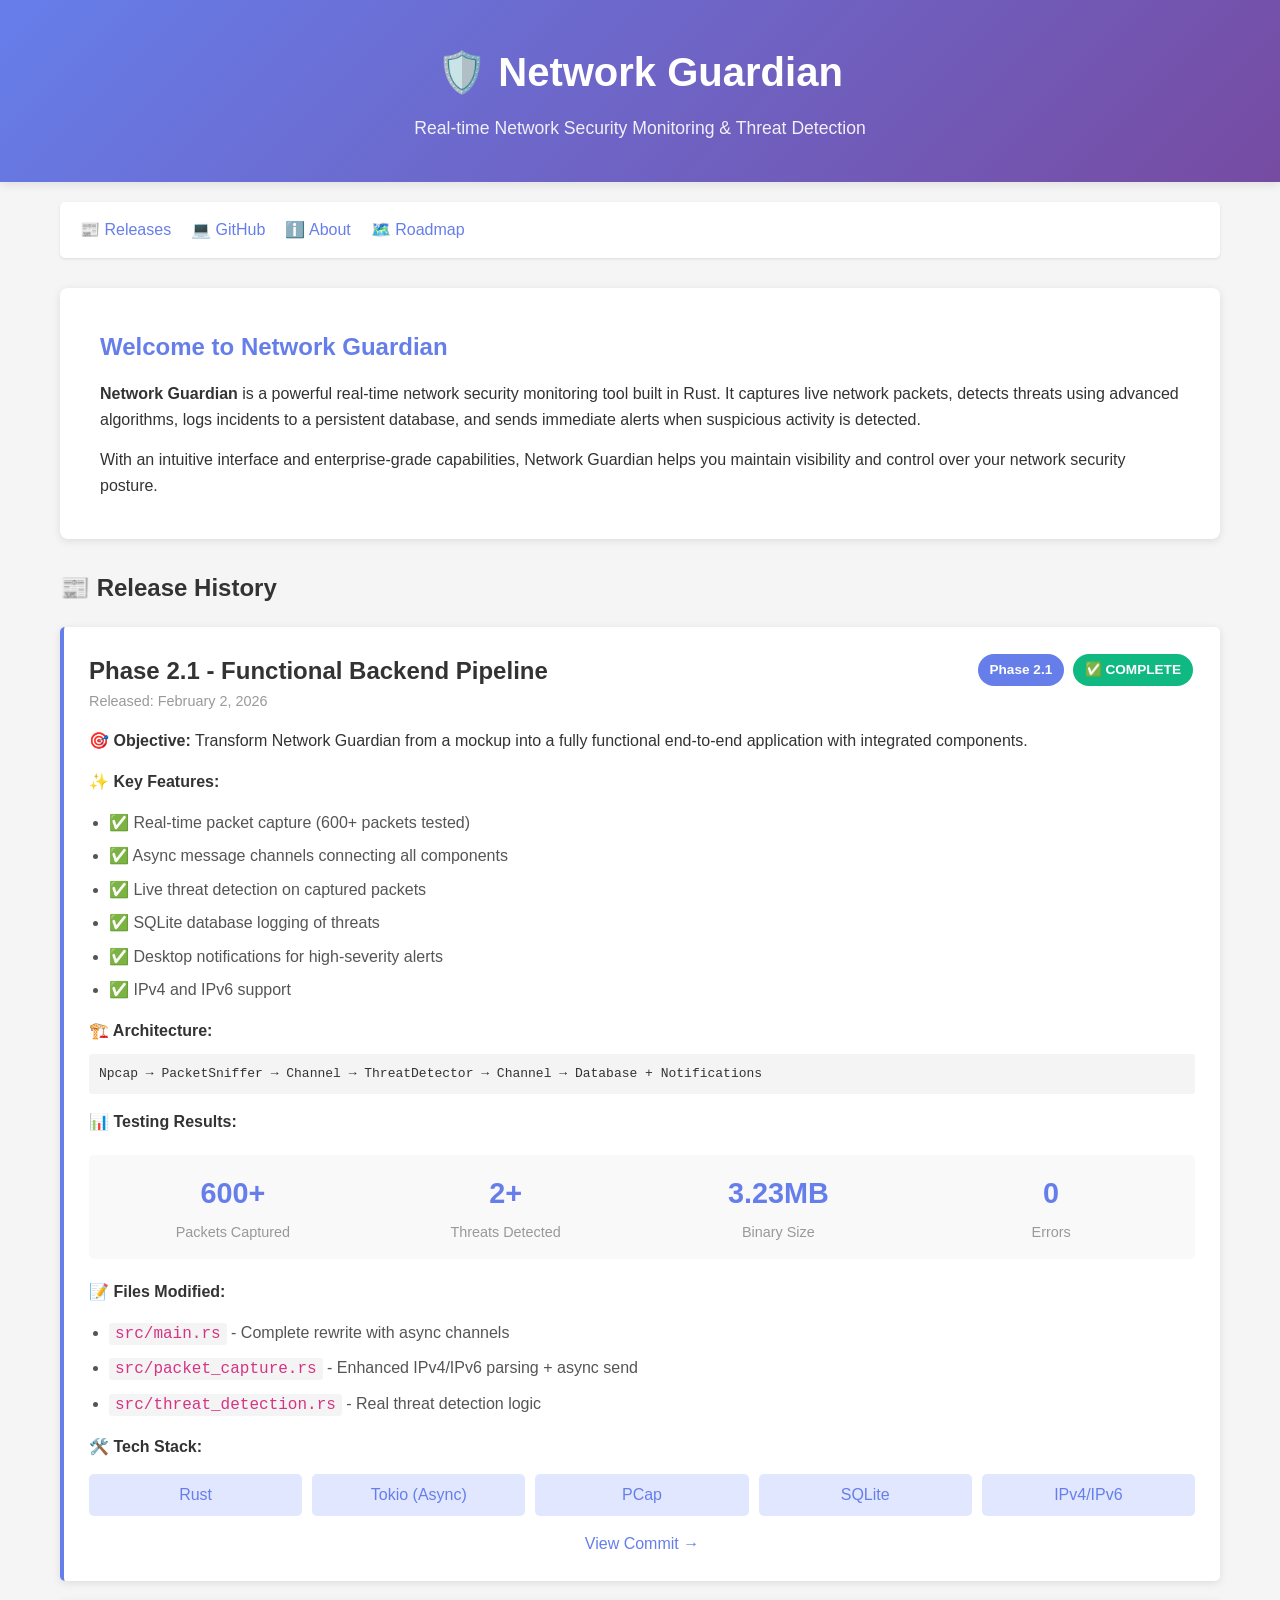
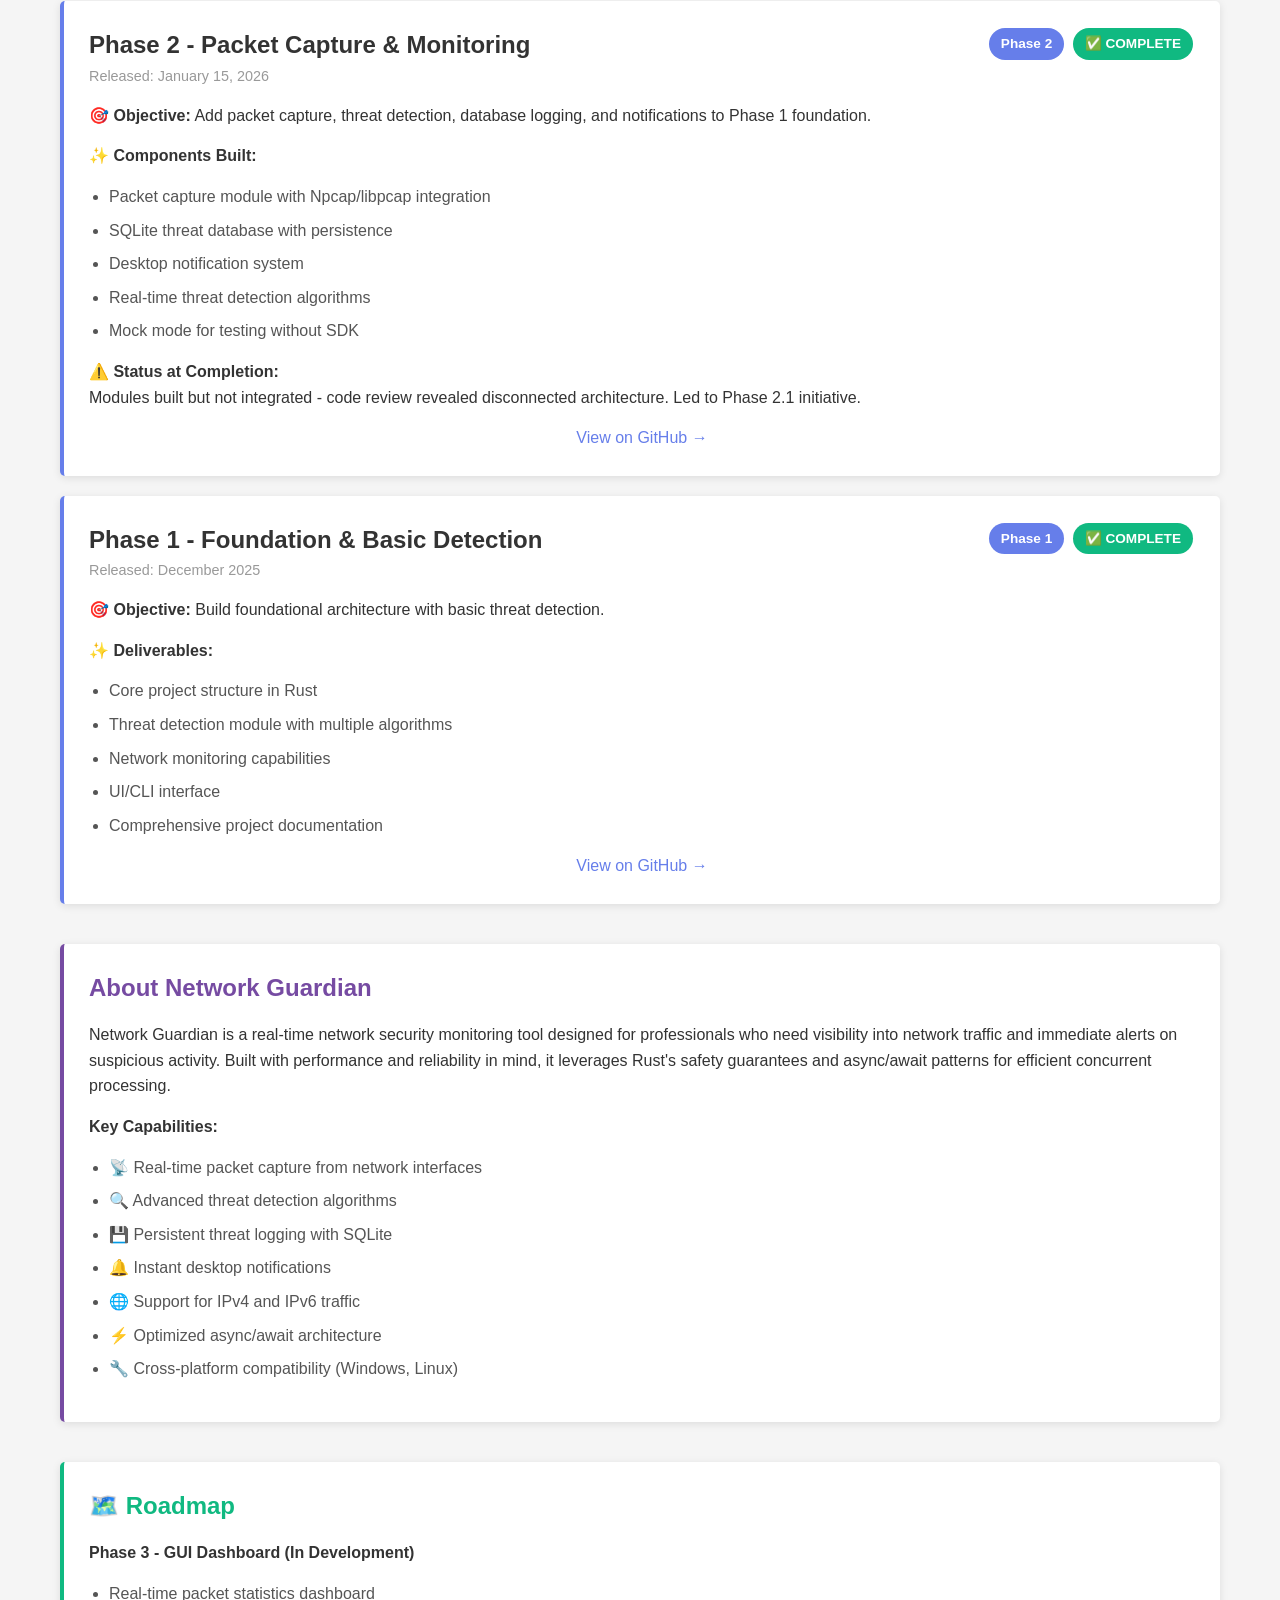
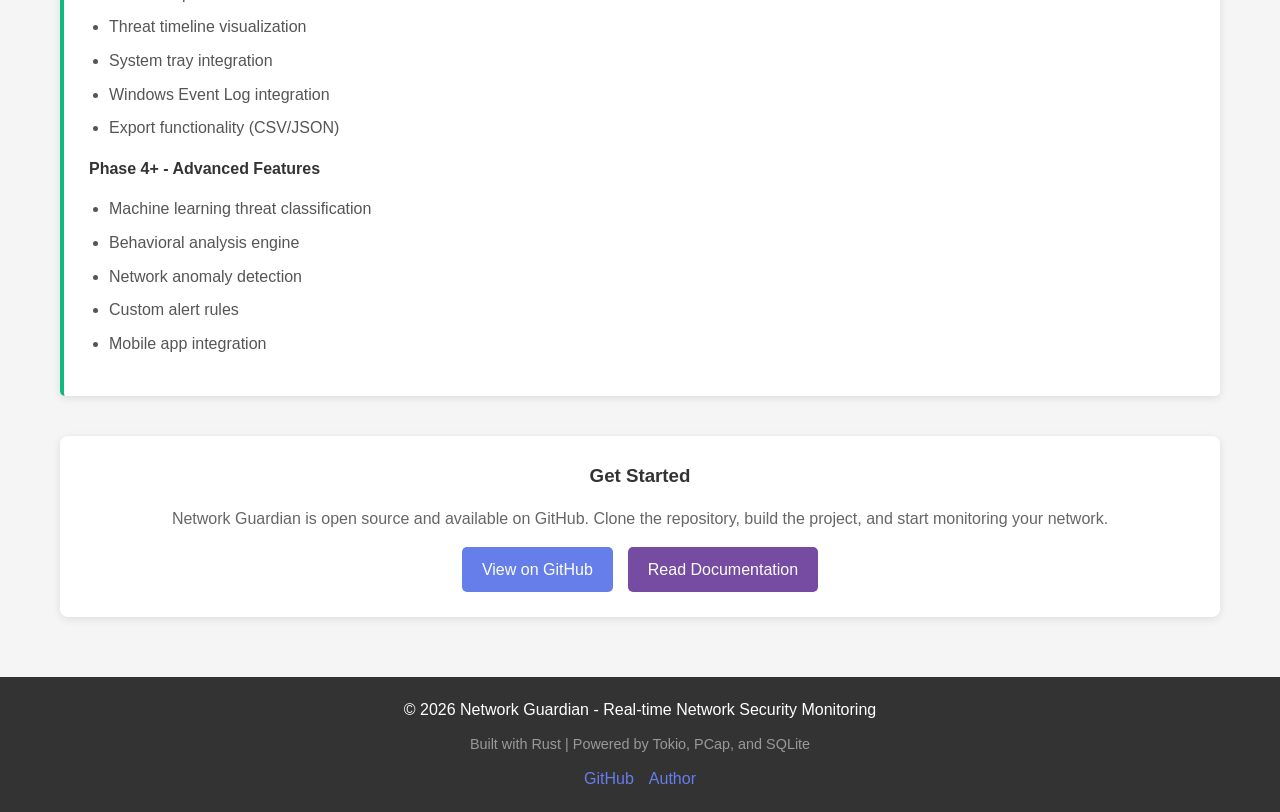
==== docs/index.html @ 486452df "Add GitHub Pages release blog with Phase 2.1 details" ====
<!DOCTYPE html>
<html lang="en">
<head>
    <meta charset="UTF-8">
    <meta name="viewport" content="width=device-width, initial-scale=1.0">
    <meta name="description" content="Network Guardian - Real-time network security monitoring tool. Packet capture, threat detection, and live alerts.">
    <meta name="keywords" content="network security, packet capture, threat detection, monitoring">
    <title>Network Guardian - Release Blog</title>
    <style>
        * {
            margin: 0;
            padding: 0;
            box-sizing: border-box;
        }
        
        body {
            font-family: -apple-system, BlinkMacSystemFont, 'Segoe UI', Roboto, Oxygen, Ubuntu, Cantarell, sans-serif;
            line-height: 1.6;
            color: #333;
            background: #f5f5f5;
        }
        
        header {
            background: linear-gradient(135deg, #667eea 0%, #764ba2 100%);
            color: white;
            padding: 40px 20px;
            text-align: center;
            box-shadow: 0 2px 10px rgba(0,0,0,0.1);
        }
        
        header h1 {
            font-size: 2.5em;
            margin-bottom: 10px;
            display: flex;
            align-items: center;
            justify-content: center;
            gap: 10px;
        }
        
        header p {
            font-size: 1.1em;
            opacity: 0.9;
        }
        
        .container {
            max-width: 1200px;
            margin: 0 auto;
            padding: 20px;
        }
        
        nav {
            background: white;
            padding: 15px 20px;
            margin-bottom: 30px;
            border-radius: 5px;
            box-shadow: 0 1px 3px rgba(0,0,0,0.1);
            display: flex;
            gap: 20px;
            flex-wrap: wrap;
        }
        
        nav a {
            text-decoration: none;
            color: #667eea;
            font-weight: 500;
            transition: color 0.3s;
        }
        
        nav a:hover {
            color: #764ba2;
        }
        
        .hero {
            background: white;
            padding: 40px;
            border-radius: 8px;
            margin-bottom: 30px;
            box-shadow: 0 2px 8px rgba(0,0,0,0.1);
        }
        
        .hero h2 {
            color: #667eea;
            margin-bottom: 15px;
        }
        
        .releases {
            display: grid;
            gap: 20px;
        }
        
        .release-card {
            background: white;
            padding: 25px;
            border-left: 4px solid #667eea;
            border-radius: 5px;
            box-shadow: 0 2px 8px rgba(0,0,0,0.1);
            transition: transform 0.3s, box-shadow 0.3s;
        }
        
        .release-card:hover {
            transform: translateY(-2px);
            box-shadow: 0 4px 12px rgba(0,0,0,0.15);
        }
        
        .release-header {
            display: flex;
            justify-content: space-between;
            align-items: start;
            margin-bottom: 15px;
            flex-wrap: wrap;
            gap: 10px;
        }
        
        .release-card h3 {
            color: #333;
            font-size: 1.5em;
        }
        
        .release-date {
            color: #999;
            font-size: 0.9em;
        }
        
        .badge {
            display: inline-block;
            padding: 5px 12px;
            border-radius: 20px;
            font-size: 0.85em;
            font-weight: 600;
            margin: 2px;
        }
        
        .badge-phase {
            background: #667eea;
            color: white;
        }
        
        .badge-status {
            background: #10b981;
            color: white;
        }
        
        .feature-list {
            margin: 15px 0;
            padding-left: 20px;
        }
        
        .feature-list li {
            margin: 8px 0;
            color: #555;
        }
        
        .stats {
            display: grid;
            grid-template-columns: repeat(auto-fit, minmax(150px, 1fr));
            gap: 15px;
            margin: 20px 0;
            padding: 15px;
            background: #f9f9f9;
            border-radius: 5px;
        }
        
        .stat-item {
            text-align: center;
        }
        
        .stat-value {
            font-size: 1.8em;
            color: #667eea;
            font-weight: bold;
        }
        
        .stat-label {
            font-size: 0.9em;
            color: #999;
            margin-top: 5px;
        }
        
        footer {
            background: #333;
            color: white;
            text-align: center;
            padding: 20px;
            margin-top: 40px;
        }
        
        .links {
            margin-top: 15px;
            display: flex;
            gap: 15px;
            justify-content: center;
            flex-wrap: wrap;
        }
        
        .links a {
            color: #667eea;
            text-decoration: none;
            font-weight: 500;
        }
        
        .links a:hover {
            text-decoration: underline;
        }
        
        code {
            background: #f4f4f4;
            padding: 2px 6px;
            border-radius: 3px;
            font-family: 'Courier New', monospace;
            color: #d63384;
        }
        
        .tech-stack {
            display: grid;
            grid-template-columns: repeat(auto-fit, minmax(120px, 1fr));
            gap: 10px;
            margin: 15px 0;
        }
        
        .tech-tag {
            background: #e0e7ff;
            color: #667eea;
            padding: 8px 12px;
            border-radius: 5px;
            text-align: center;
            font-weight: 500;
        }
    </style>
</head>
<body>
    <header>
        <h1>🛡️ Network Guardian</h1>
        <p>Real-time Network Security Monitoring & Threat Detection</p>
    </header>
    
    <div class="container">
        <nav>
            <a href="#releases">📰 Releases</a>
            <a href="https://github.com/AktI-Tech/network-guardian" target="_blank">💻 GitHub</a>
            <a href="#about">ℹ️ About</a>
            <a href="#roadmap">🗺️ Roadmap</a>
        </nav>
        
        <section class="hero">
            <h2>Welcome to Network Guardian</h2>
            <p>
                <strong>Network Guardian</strong> is a powerful real-time network security monitoring tool built in Rust. 
                It captures live network packets, detects threats using advanced algorithms, logs incidents to a persistent database, 
                and sends immediate alerts when suspicious activity is detected.
            </p>
            <p style="margin-top: 15px;">
                With an intuitive interface and enterprise-grade capabilities, Network Guardian helps you maintain visibility 
                and control over your network security posture.
            </p>
        </section>
        
        <section id="releases">
            <h2 style="margin-bottom: 20px; color: #333;">📰 Release History</h2>
            <div class="releases">
                <!-- Release 2.1 -->
                <div class="release-card">
                    <div class="release-header">
                        <div>
                            <h3>Phase 2.1 - Functional Backend Pipeline</h3>
                            <p class="release-date">Released: February 2, 2026</p>
                        </div>
                        <div>
                            <span class="badge badge-phase">Phase 2.1</span>
                            <span class="badge badge-status">✅ COMPLETE</span>
                        </div>
                    </div>
                    
                    <p><strong>🎯 Objective:</strong> Transform Network Guardian from a mockup into a fully functional end-to-end application with integrated components.</p>
                    
                    <p style="margin-top: 15px;"><strong>✨ Key Features:</strong></p>
                    <ul class="feature-list">
                        <li>✅ Real-time packet capture (600+ packets tested)</li>
                        <li>✅ Async message channels connecting all components</li>
                        <li>✅ Live threat detection on captured packets</li>
                        <li>✅ SQLite database logging of threats</li>
                        <li>✅ Desktop notifications for high-severity alerts</li>
                        <li>✅ IPv4 and IPv6 support</li>
                    </ul>
                    
                    <p style="margin-top: 15px;"><strong>🏗️ Architecture:</strong></p>
                    <p style="font-family: monospace; background: #f4f4f4; padding: 10px; border-radius: 3px; margin: 10px 0;">
                        Npcap → PacketSniffer → Channel → ThreatDetector → Channel → Database + Notifications
                    </p>
                    
                    <p style="margin-top: 15px;"><strong>📊 Testing Results:</strong></p>
                    <div class="stats">
                        <div class="stat-item">
                            <div class="stat-value">600+</div>
                            <div class="stat-label">Packets Captured</div>
                        </div>
                        <div class="stat-item">
                            <div class="stat-value">2+</div>
                            <div class="stat-label">Threats Detected</div>
                        </div>
                        <div class="stat-item">
                            <div class="stat-value">3.23MB</div>
                            <div class="stat-label">Binary Size</div>
                        </div>
                        <div class="stat-item">
                            <div class="stat-value">0</div>
                            <div class="stat-label">Errors</div>
                        </div>
                    </div>
                    
                    <p style="margin-top: 15px;"><strong>📝 Files Modified:</strong></p>
                    <ul class="feature-list">
                        <li><code>src/main.rs</code> - Complete rewrite with async channels</li>
                        <li><code>src/packet_capture.rs</code> - Enhanced IPv4/IPv6 parsing + async send</li>
                        <li><code>src/threat_detection.rs</code> - Real threat detection logic</li>
                    </ul>
                    
                    <p style="margin-top: 15px;"><strong>🛠️ Tech Stack:</strong></p>
                    <div class="tech-stack">
                        <div class="tech-tag">Rust</div>
                        <div class="tech-tag">Tokio (Async)</div>
                        <div class="tech-tag">PCap</div>
                        <div class="tech-tag">SQLite</div>
                        <div class="tech-tag">IPv4/IPv6</div>
                    </div>
                    
                    <div class="links" style="margin-top: 15px;">
                        <a href="https://github.com/AktI-Tech/network-guardian/commit/c13b9b0" target="_blank">View Commit →</a>
                    </div>
                </div>
                
                <!-- Release 2.0 -->
                <div class="release-card">
                    <div class="release-header">
                        <div>
                            <h3>Phase 2 - Packet Capture & Monitoring</h3>
                            <p class="release-date">Released: January 15, 2026</p>
                        </div>
                        <div>
                            <span class="badge badge-phase">Phase 2</span>
                            <span class="badge badge-status">✅ COMPLETE</span>
                        </div>
                    </div>
                    
                    <p><strong>🎯 Objective:</strong> Add packet capture, threat detection, database logging, and notifications to Phase 1 foundation.</p>
                    
                    <p style="margin-top: 15px;"><strong>✨ Components Built:</strong></p>
                    <ul class="feature-list">
                        <li>Packet capture module with Npcap/libpcap integration</li>
                        <li>SQLite threat database with persistence</li>
                        <li>Desktop notification system</li>
                        <li>Real-time threat detection algorithms</li>
                        <li>Mock mode for testing without SDK</li>
                    </ul>
                    
                    <p style="margin-top: 15px;"><strong>⚠️ Status at Completion:</strong></p>
                    <p>Modules built but not integrated - code review revealed disconnected architecture. Led to Phase 2.1 initiative.</p>
                    
                    <div class="links" style="margin-top: 15px;">
                        <a href="https://github.com/AktI-Tech/network-guardian" target="_blank">View on GitHub →</a>
                    </div>
                </div>
                
                <!-- Release 1.0 -->
                <div class="release-card">
                    <div class="release-header">
                        <div>
                            <h3>Phase 1 - Foundation & Basic Detection</h3>
                            <p class="release-date">Released: December 2025</p>
                        </div>
                        <div>
                            <span class="badge badge-phase">Phase 1</span>
                            <span class="badge badge-status">✅ COMPLETE</span>
                        </div>
                    </div>
                    
                    <p><strong>🎯 Objective:</strong> Build foundational architecture with basic threat detection.</p>
                    
                    <p style="margin-top: 15px;"><strong>✨ Deliverables:</strong></p>
                    <ul class="feature-list">
                        <li>Core project structure in Rust</li>
                        <li>Threat detection module with multiple algorithms</li>
                        <li>Network monitoring capabilities</li>
                        <li>UI/CLI interface</li>
                        <li>Comprehensive project documentation</li>
                    </ul>
                    
                    <div class="links" style="margin-top: 15px;">
                        <a href="https://github.com/AktI-Tech/network-guardian" target="_blank">View on GitHub →</a>
                    </div>
                </div>
            </div>
        </section>
        
        <section id="about" style="margin-top: 40px;">
            <div class="release-card" style="border-left-color: #764ba2;">
                <h3 style="color: #764ba2; margin-bottom: 15px;">About Network Guardian</h3>
                <p>
                    Network Guardian is a real-time network security monitoring tool designed for professionals who need visibility 
                    into network traffic and immediate alerts on suspicious activity. Built with performance and reliability in mind, 
                    it leverages Rust's safety guarantees and async/await patterns for efficient concurrent processing.
                </p>
                <p style="margin-top: 15px;">
                    <strong>Key Capabilities:</strong>
                </p>
                <ul class="feature-list">
                    <li>📡 Real-time packet capture from network interfaces</li>
                    <li>🔍 Advanced threat detection algorithms</li>
                    <li>💾 Persistent threat logging with SQLite</li>
                    <li>🔔 Instant desktop notifications</li>
                    <li>🌐 Support for IPv4 and IPv6 traffic</li>
                    <li>⚡ Optimized async/await architecture</li>
                    <li>🔧 Cross-platform compatibility (Windows, Linux)</li>
                </ul>
            </div>
        </section>
        
        <section id="roadmap" style="margin-top: 40px;">
            <div class="release-card" style="border-left-color: #10b981;">
                <h3 style="color: #10b981; margin-bottom: 15px;">🗺️ Roadmap</h3>
                
                <p style="margin-top: 15px;"><strong>Phase 3 - GUI Dashboard (In Development)</strong></p>
                <ul class="feature-list">
                    <li>Real-time packet statistics dashboard</li>
                    <li>Threat timeline visualization</li>
                    <li>System tray integration</li>
                    <li>Windows Event Log integration</li>
                    <li>Export functionality (CSV/JSON)</li>
                </ul>
                
                <p style="margin-top: 15px;"><strong>Phase 4+ - Advanced Features</strong></p>
                <ul class="feature-list">
                    <li>Machine learning threat classification</li>
                    <li>Behavioral analysis engine</li>
                    <li>Network anomaly detection</li>
                    <li>Custom alert rules</li>
                    <li>Mobile app integration</li>
                </ul>
            </div>
        </section>
        
        <section style="margin-top: 40px;">
            <div style="background: white; padding: 25px; border-radius: 8px; box-shadow: 0 2px 8px rgba(0,0,0,0.1); text-align: center;">
                <h3>Get Started</h3>
                <p style="margin: 15px 0; color: #666;">
                    Network Guardian is open source and available on GitHub. 
                    Clone the repository, build the project, and start monitoring your network.
                </p>
                <div class="links">
                    <a href="https://github.com/AktI-Tech/network-guardian" target="_blank" style="display: inline-block; background: #667eea; color: white; padding: 10px 20px; border-radius: 5px; text-decoration: none;">View on GitHub</a>
                    <a href="https://github.com/AktI-Tech/network-guardian#readme" target="_blank" style="display: inline-block; background: #764ba2; color: white; padding: 10px 20px; border-radius: 5px; text-decoration: none;">Read Documentation</a>
                </div>
            </div>
        </section>
    </div>
    
    <footer>
        <p>&copy; 2026 Network Guardian - Real-time Network Security Monitoring</p>
        <p style="font-size: 0.9em; margin-top: 10px; color: #999;">
            Built with Rust | Powered by Tokio, PCap, and SQLite
        </p>
        <div class="links" style="margin-top: 10px;">
            <a href="https://github.com/AktI-Tech/network-guardian" target="_blank">GitHub</a>
            <a href="https://github.com/AktI-Tech" target="_blank">Author</a>
        </div>
    </footer>
</body>
</html>
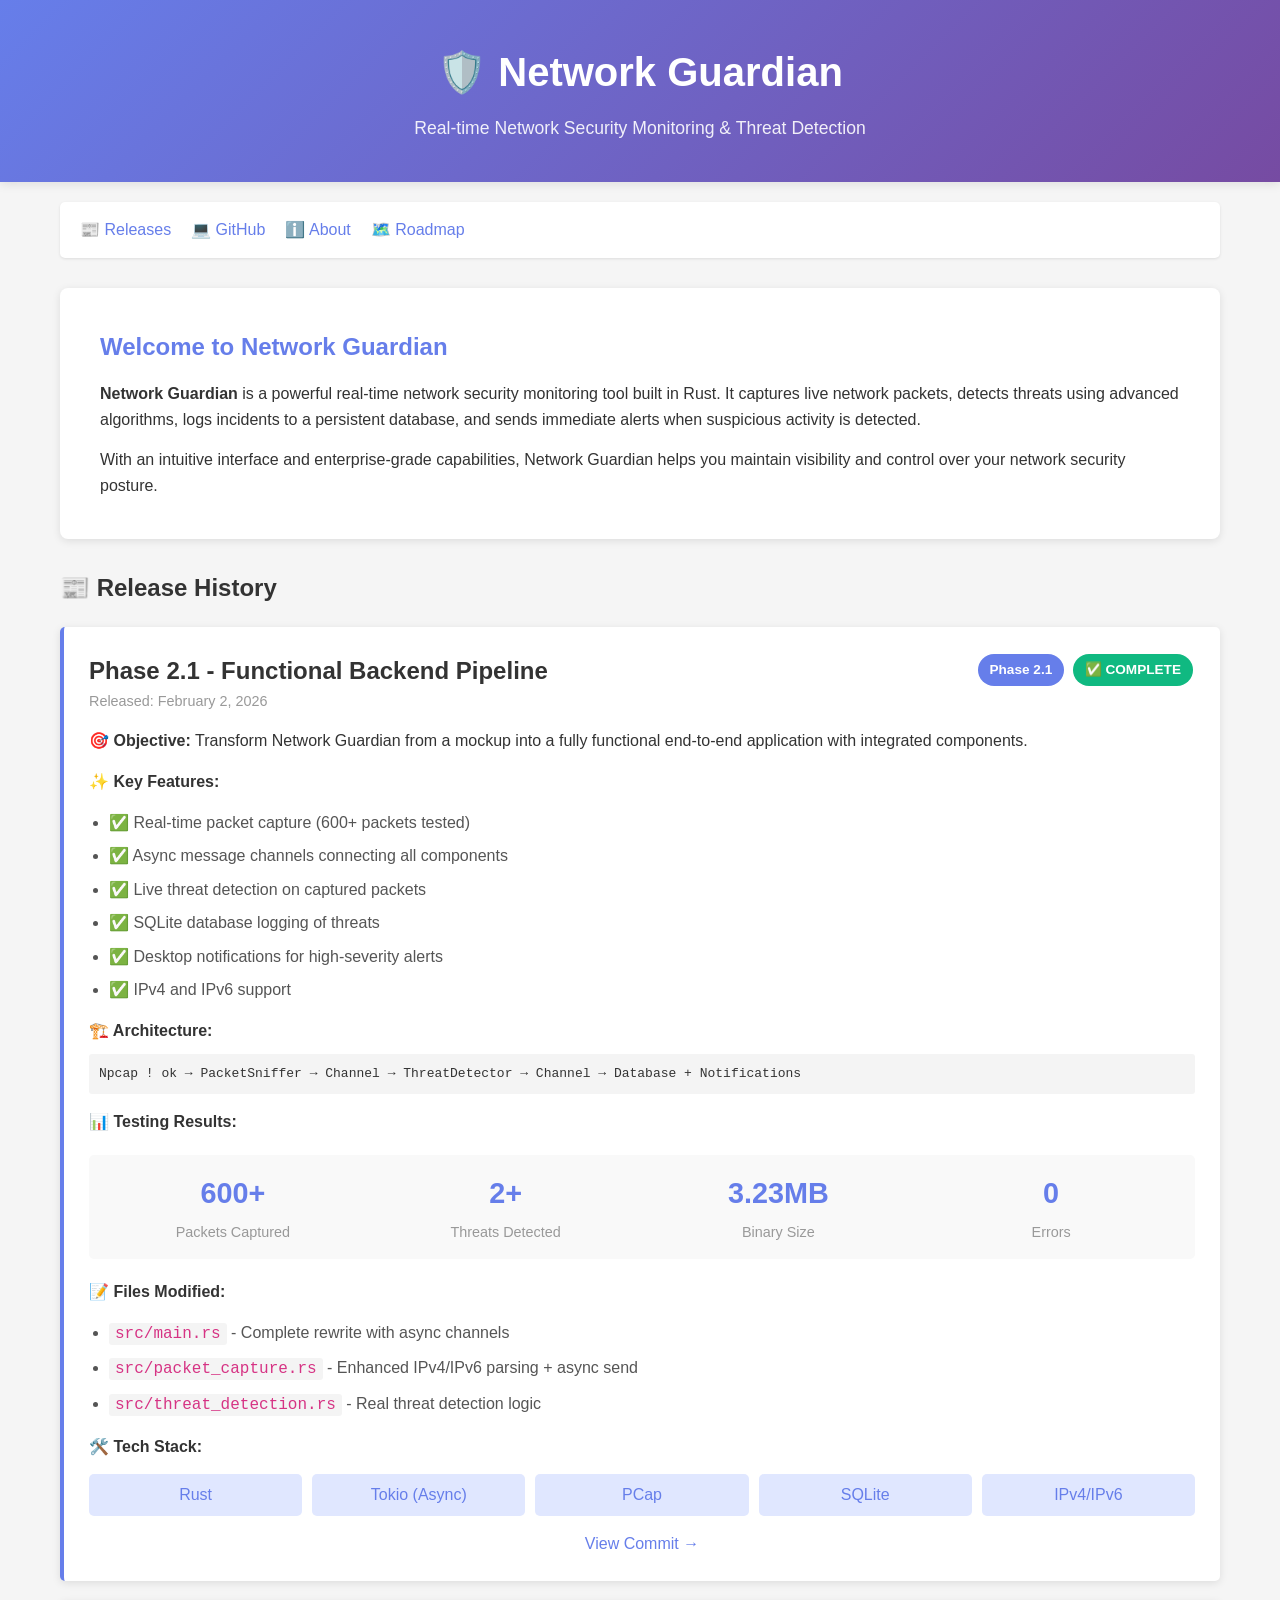
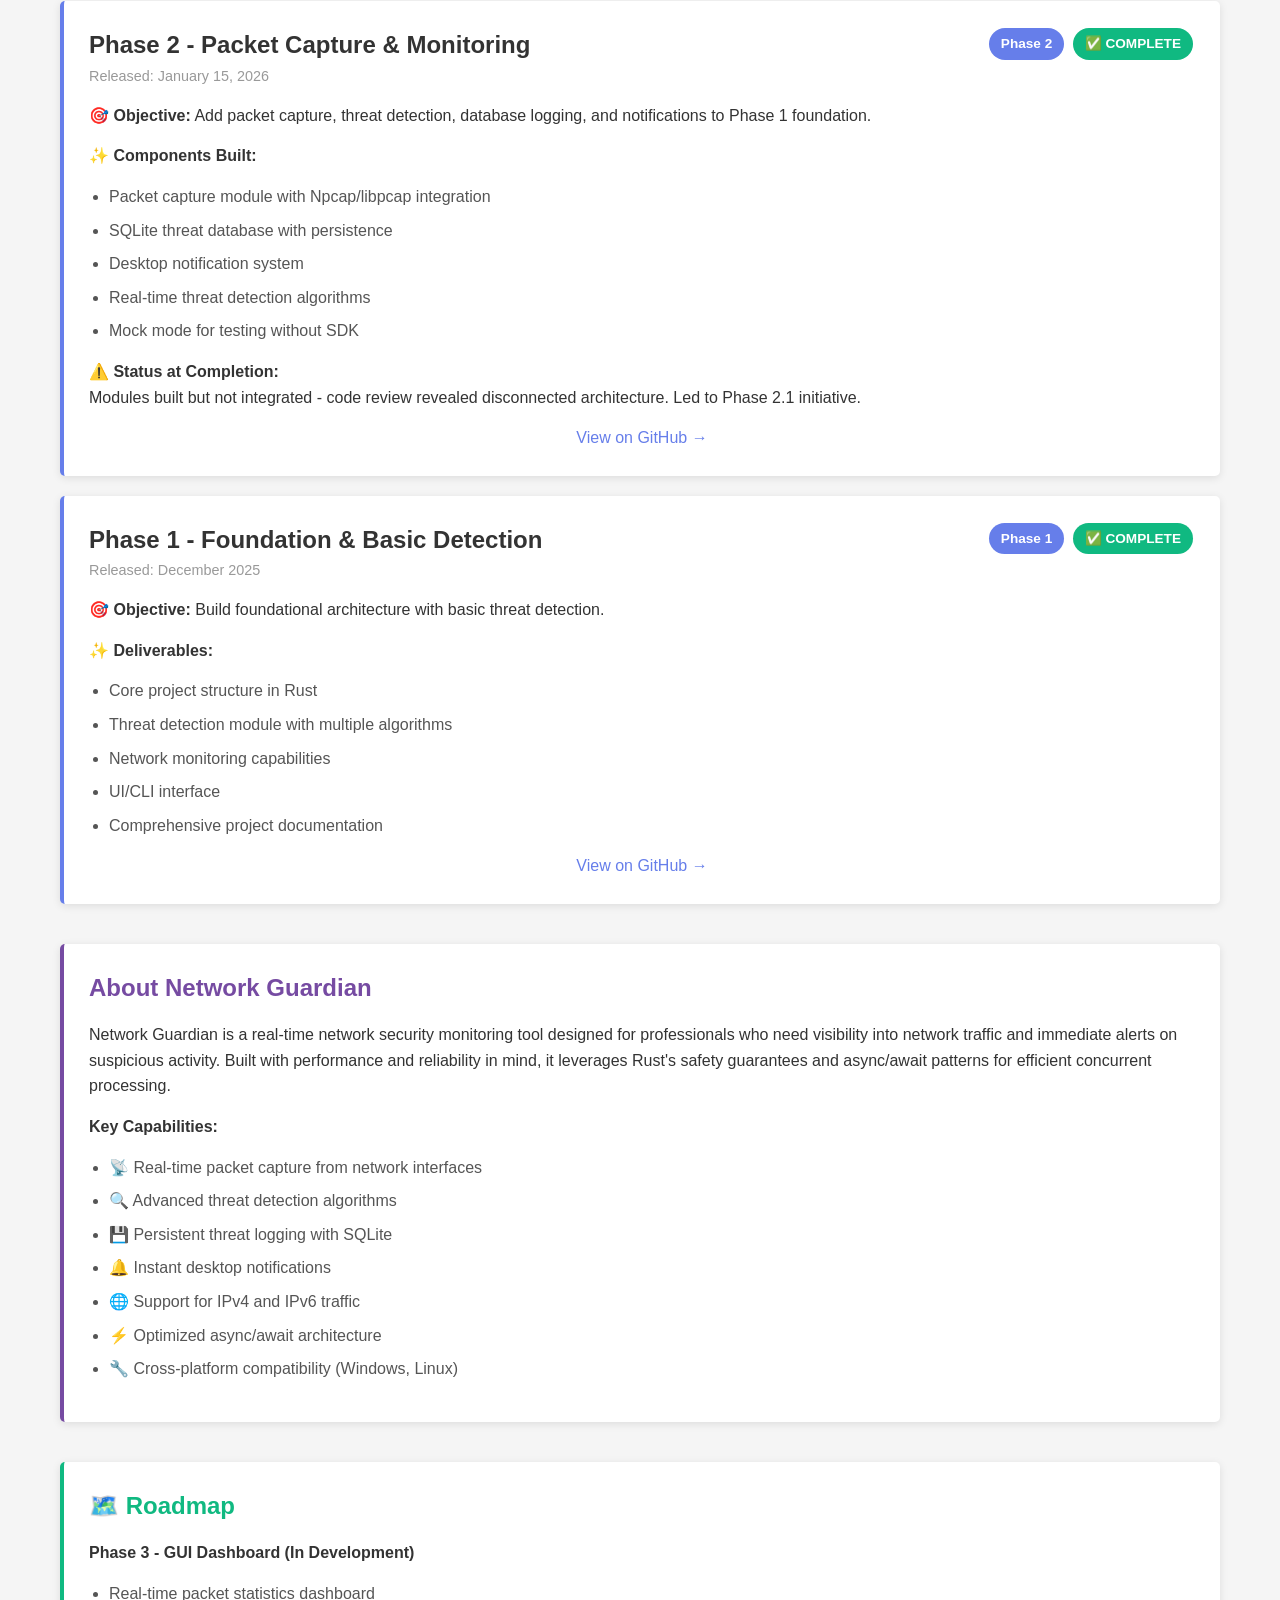
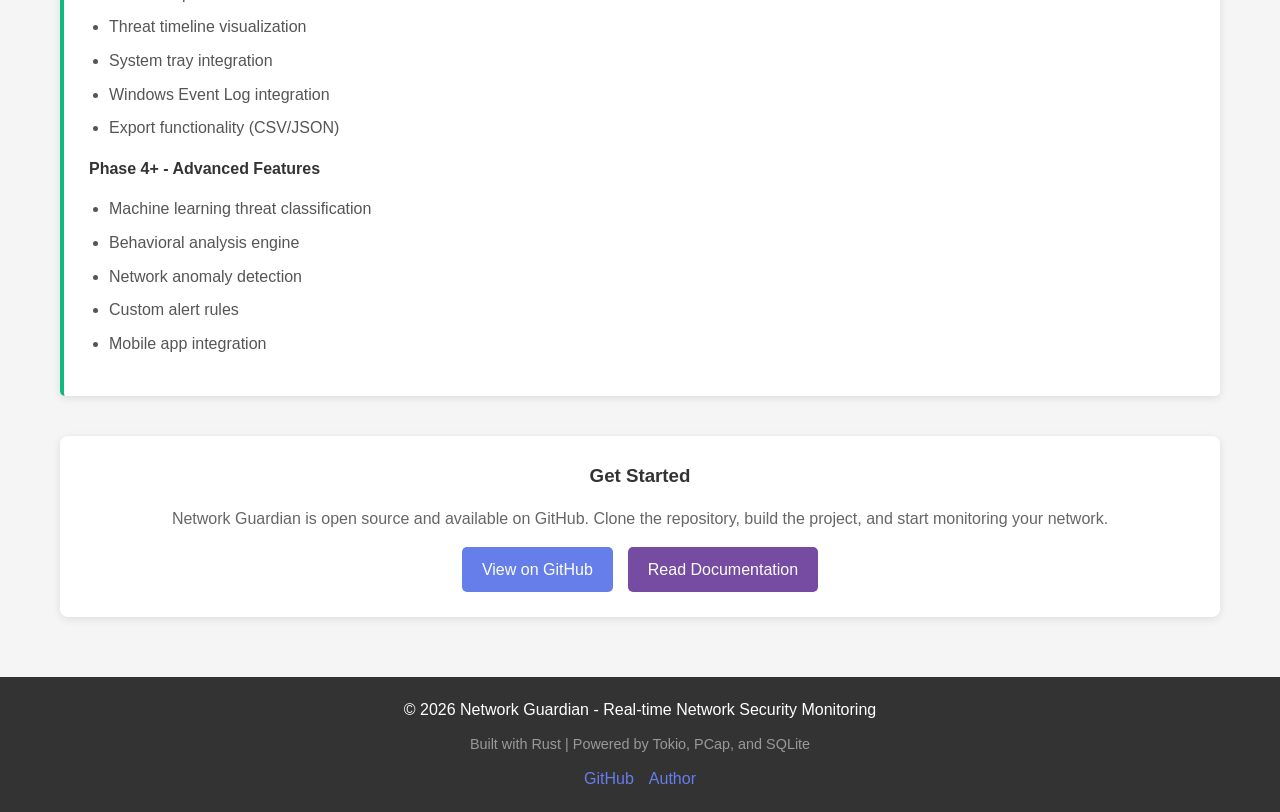
==== commit 71c3894c: "changes to features" ====
--- a/docs/index.html
+++ b/docs/index.html
@@ -284,7 +284,7 @@
                     
                     <p style="margin-top: 15px;"><strong>🏗️ Architecture:</strong></p>
                     <p style="font-family: monospace; background: #f4f4f4; padding: 10px; border-radius: 3px; margin: 10px 0;">
-                        Npcap → PacketSniffer → Channel → ThreatDetector → Channel → Database + Notifications
+                        Npcap ! ok → PacketSniffer → Channel → ThreatDetector → Channel → Database + Notifications
                     </p>
                     
                     <p style="margin-top: 15px;"><strong>📊 Testing Results:</strong></p>
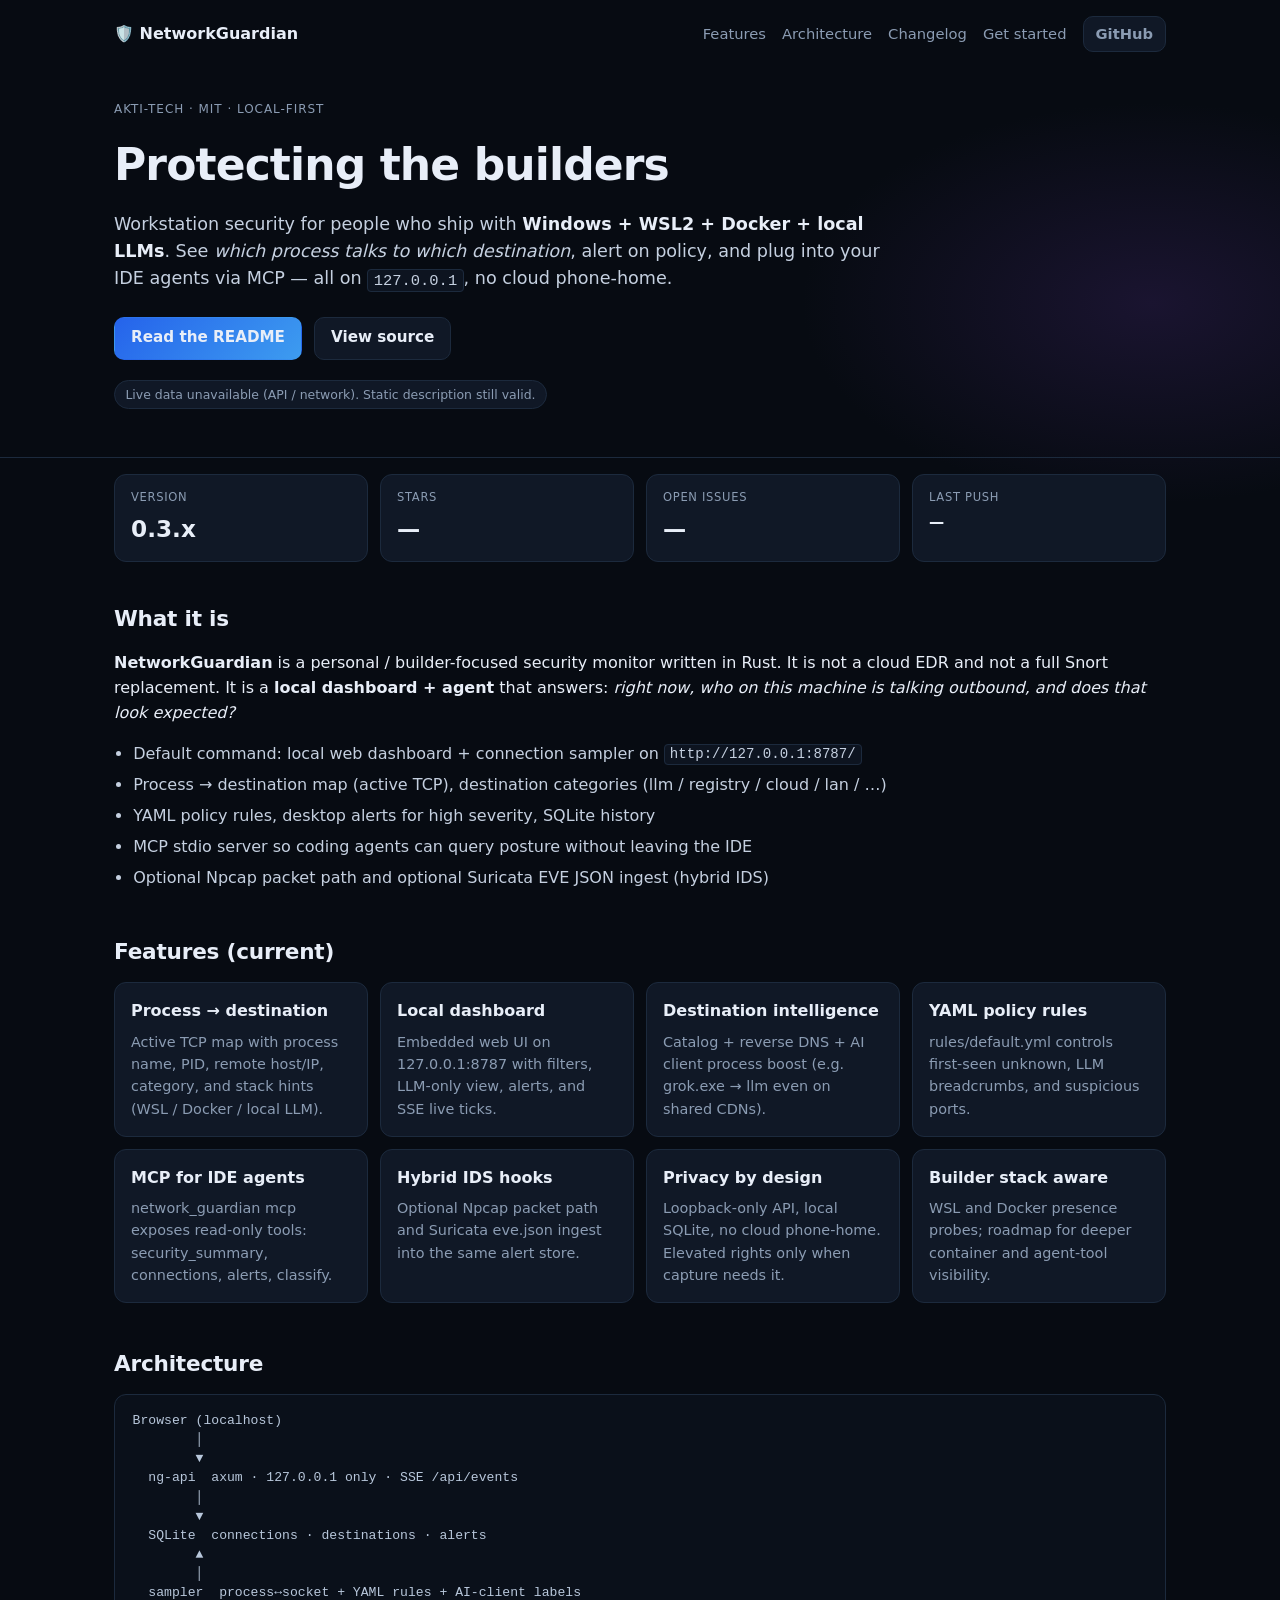
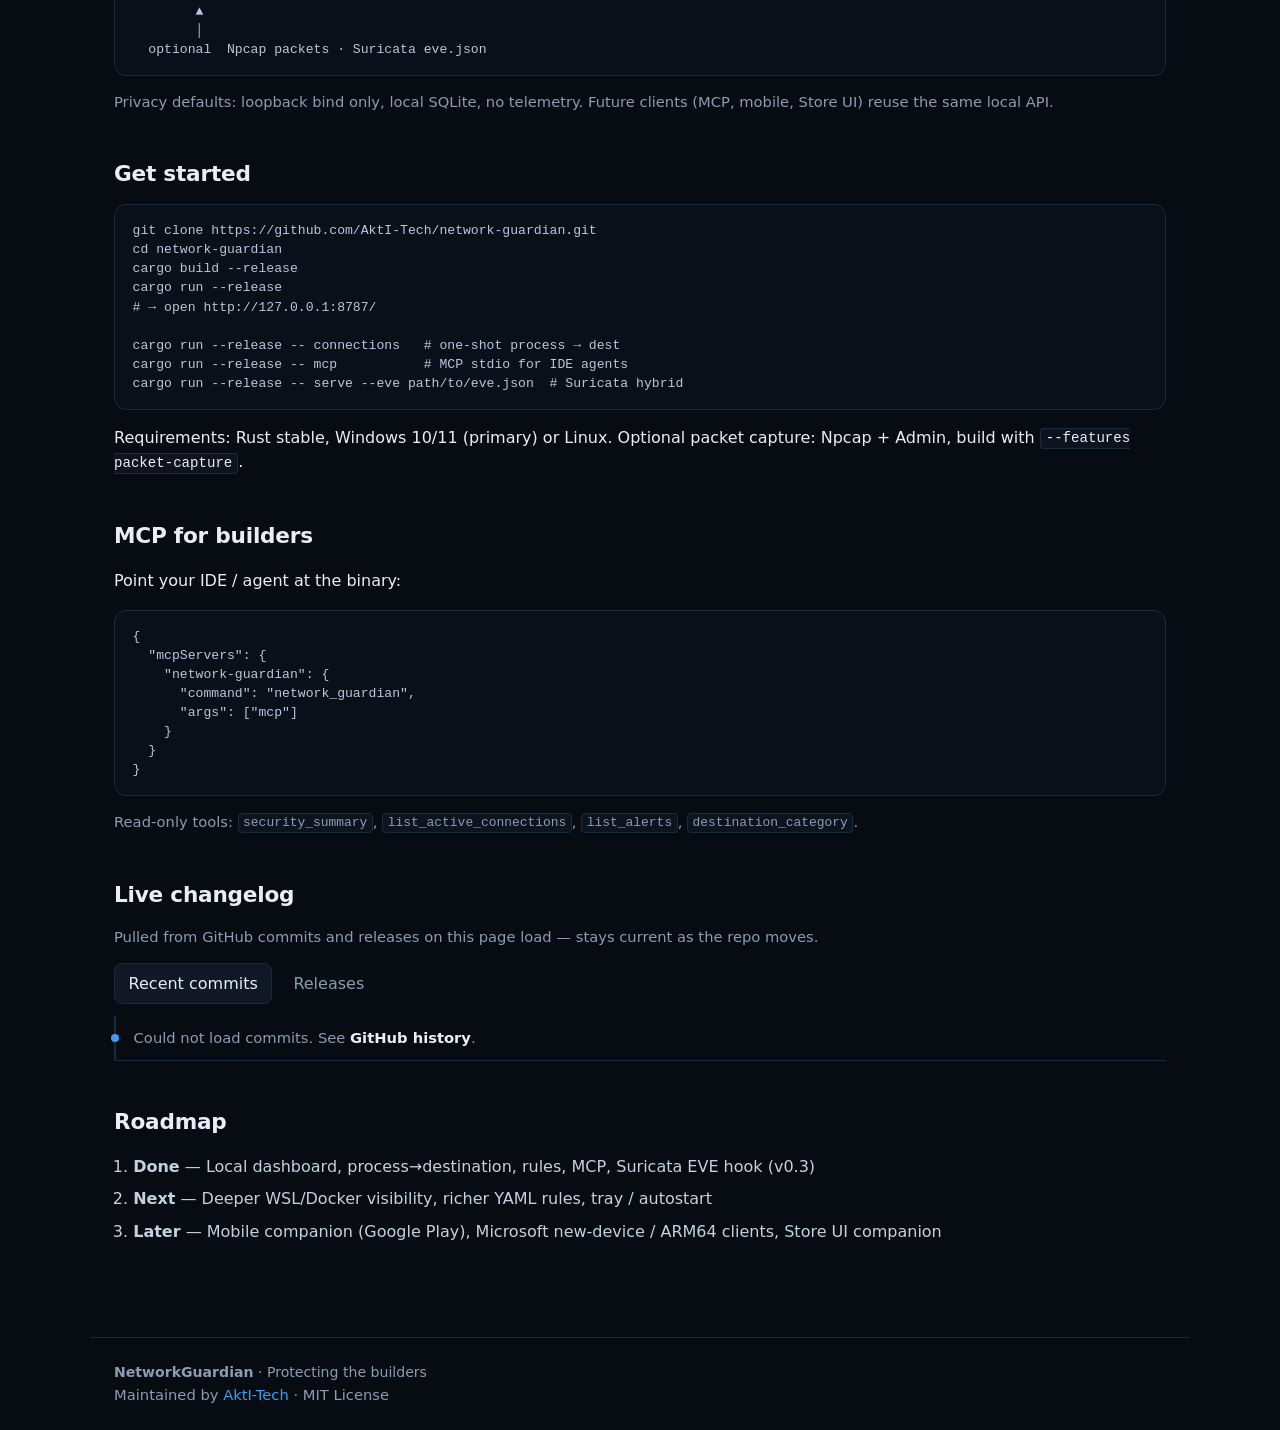
==== commit c0e2cba2: "docs: rebuild GitHub Pages site for v0.3 with live GitHub data Restore docs/ for project pages (main" ====
--- a/docs/index.html
+++ b/docs/index.html
@@ -1,467 +1,178 @@
 <!DOCTYPE html>
 <html lang="en">
 <head>
-    <meta charset="UTF-8">
-    <meta name="viewport" content="width=device-width, initial-scale=1.0">
-    <meta name="description" content="Network Guardian - Real-time network security monitoring tool. Packet capture, threat detection, and live alerts.">
-    <meta name="keywords" content="network security, packet capture, threat detection, monitoring">
-    <title>Network Guardian - Release Blog</title>
-    <style>
-        * {
-            margin: 0;
-            padding: 0;
-            box-sizing: border-box;
-        }
-        
-        body {
-            font-family: -apple-system, BlinkMacSystemFont, 'Segoe UI', Roboto, Oxygen, Ubuntu, Cantarell, sans-serif;
-            line-height: 1.6;
-            color: #333;
-            background: #f5f5f5;
-        }
-        
-        header {
-            background: linear-gradient(135deg, #667eea 0%, #764ba2 100%);
-            color: white;
-            padding: 40px 20px;
-            text-align: center;
-            box-shadow: 0 2px 10px rgba(0,0,0,0.1);
-        }
-        
-        header h1 {
-            font-size: 2.5em;
-            margin-bottom: 10px;
-            display: flex;
-            align-items: center;
-            justify-content: center;
-            gap: 10px;
-        }
-        
-        header p {
-            font-size: 1.1em;
-            opacity: 0.9;
-        }
-        
-        .container {
-            max-width: 1200px;
-            margin: 0 auto;
-            padding: 20px;
-        }
-        
-        nav {
-            background: white;
-            padding: 15px 20px;
-            margin-bottom: 30px;
-            border-radius: 5px;
-            box-shadow: 0 1px 3px rgba(0,0,0,0.1);
-            display: flex;
-            gap: 20px;
-            flex-wrap: wrap;
-        }
-        
-        nav a {
-            text-decoration: none;
-            color: #667eea;
-            font-weight: 500;
-            transition: color 0.3s;
-        }
-        
-        nav a:hover {
-            color: #764ba2;
-        }
-        
-        .hero {
-            background: white;
-            padding: 40px;
-            border-radius: 8px;
-            margin-bottom: 30px;
-            box-shadow: 0 2px 8px rgba(0,0,0,0.1);
-        }
-        
-        .hero h2 {
-            color: #667eea;
-            margin-bottom: 15px;
-        }
-        
-        .releases {
-            display: grid;
-            gap: 20px;
-        }
-        
-        .release-card {
-            background: white;
-            padding: 25px;
-            border-left: 4px solid #667eea;
-            border-radius: 5px;
-            box-shadow: 0 2px 8px rgba(0,0,0,0.1);
-            transition: transform 0.3s, box-shadow 0.3s;
-        }
-        
-        .release-card:hover {
-            transform: translateY(-2px);
-            box-shadow: 0 4px 12px rgba(0,0,0,0.15);
-        }
-        
-        .release-header {
-            display: flex;
-            justify-content: space-between;
-            align-items: start;
-            margin-bottom: 15px;
-            flex-wrap: wrap;
-            gap: 10px;
-        }
-        
-        .release-card h3 {
-            color: #333;
-            font-size: 1.5em;
-        }
-        
-        .release-date {
-            color: #999;
-            font-size: 0.9em;
-        }
-        
-        .badge {
-            display: inline-block;
-            padding: 5px 12px;
-            border-radius: 20px;
-            font-size: 0.85em;
-            font-weight: 600;
-            margin: 2px;
-        }
-        
-        .badge-phase {
-            background: #667eea;
-            color: white;
-        }
-        
-        .badge-status {
-            background: #10b981;
-            color: white;
-        }
-        
-        .feature-list {
-            margin: 15px 0;
-            padding-left: 20px;
-        }
-        
-        .feature-list li {
-            margin: 8px 0;
-            color: #555;
-        }
-        
-        .stats {
-            display: grid;
-            grid-template-columns: repeat(auto-fit, minmax(150px, 1fr));
-            gap: 15px;
-            margin: 20px 0;
-            padding: 15px;
-            background: #f9f9f9;
-            border-radius: 5px;
-        }
-        
-        .stat-item {
-            text-align: center;
-        }
-        
-        .stat-value {
-            font-size: 1.8em;
-            color: #667eea;
-            font-weight: bold;
-        }
-        
-        .stat-label {
-            font-size: 0.9em;
-            color: #999;
-            margin-top: 5px;
-        }
-        
-        footer {
-            background: #333;
-            color: white;
-            text-align: center;
-            padding: 20px;
-            margin-top: 40px;
-        }
-        
-        .links {
-            margin-top: 15px;
-            display: flex;
-            gap: 15px;
-            justify-content: center;
-            flex-wrap: wrap;
-        }
-        
-        .links a {
-            color: #667eea;
-            text-decoration: none;
-            font-weight: 500;
-        }
-        
-        .links a:hover {
-            text-decoration: underline;
-        }
-        
-        code {
-            background: #f4f4f4;
-            padding: 2px 6px;
-            border-radius: 3px;
-            font-family: 'Courier New', monospace;
-            color: #d63384;
-        }
-        
-        .tech-stack {
-            display: grid;
-            grid-template-columns: repeat(auto-fit, minmax(120px, 1fr));
-            gap: 10px;
-            margin: 15px 0;
-        }
-        
-        .tech-tag {
-            background: #e0e7ff;
-            color: #667eea;
-            padding: 8px 12px;
-            border-radius: 5px;
-            text-align: center;
-            font-weight: 500;
-        }
-    </style>
+  <meta charset="UTF-8" />
+  <meta name="viewport" content="width=device-width, initial-scale=1" />
+  <title>NetworkGuardian — Protecting the builders</title>
+  <meta name="description" content="Local-first workstation security for Windows + WSL2 + Docker + LLMs. Process→destination map, dashboard, MCP tools, hybrid IDS." />
+  <meta property="og:title" content="NetworkGuardian" />
+  <meta property="og:description" content="Protecting the builders — local-first security for modern developer workstations." />
+  <meta property="og:url" content="https://akti-tech.github.io/network-guardian/" />
+  <link rel="stylesheet" href="styles.css" />
+  <link rel="canonical" href="https://akti-tech.github.io/network-guardian/" />
 </head>
 <body>
-    <header>
-        <h1>🛡️ Network Guardian</h1>
-        <p>Real-time Network Security Monitoring & Threat Detection</p>
-    </header>
-    
-    <div class="container">
-        <nav>
-            <a href="#releases">📰 Releases</a>
-            <a href="https://github.com/AktI-Tech/network-guardian" target="_blank">💻 GitHub</a>
-            <a href="#about">ℹ️ About</a>
-            <a href="#roadmap">🗺️ Roadmap</a>
-        </nav>
-        
-        <section class="hero">
-            <h2>Welcome to Network Guardian</h2>
-            <p>
-                <strong>Network Guardian</strong> is a powerful real-time network security monitoring tool built in Rust. 
-                It captures live network packets, detects threats using advanced algorithms, logs incidents to a persistent database, 
-                and sends immediate alerts when suspicious activity is detected.
-            </p>
-            <p style="margin-top: 15px;">
-                With an intuitive interface and enterprise-grade capabilities, Network Guardian helps you maintain visibility 
-                and control over your network security posture.
-            </p>
-        </section>
-        
-        <section id="releases">
-            <h2 style="margin-bottom: 20px; color: #333;">📰 Release History</h2>
-            <div class="releases">
-                <!-- Release 2.1 -->
-                <div class="release-card">
-                    <div class="release-header">
-                        <div>
-                            <h3>Phase 2.1 - Functional Backend Pipeline</h3>
-                            <p class="release-date">Released: February 2, 2026</p>
-                        </div>
-                        <div>
-                            <span class="badge badge-phase">Phase 2.1</span>
-                            <span class="badge badge-status">✅ COMPLETE</span>
-                        </div>
-                    </div>
-                    
-                    <p><strong>🎯 Objective:</strong> Transform Network Guardian from a mockup into a fully functional end-to-end application with integrated components.</p>
-                    
-                    <p style="margin-top: 15px;"><strong>✨ Key Features:</strong></p>
-                    <ul class="feature-list">
-                        <li>✅ Real-time packet capture (600+ packets tested)</li>
-                        <li>✅ Async message channels connecting all components</li>
-                        <li>✅ Live threat detection on captured packets</li>
-                        <li>✅ SQLite database logging of threats</li>
-                        <li>✅ Desktop notifications for high-severity alerts</li>
-                        <li>✅ IPv4 and IPv6 support</li>
-                    </ul>
-                    
-                    <p style="margin-top: 15px;"><strong>🏗️ Architecture:</strong></p>
-                    <p style="font-family: monospace; background: #f4f4f4; padding: 10px; border-radius: 3px; margin: 10px 0;">
-                        Npcap ! ok → PacketSniffer → Channel → ThreatDetector → Channel → Database + Notifications
-                    </p>
-                    
-                    <p style="margin-top: 15px;"><strong>📊 Testing Results:</strong></p>
-                    <div class="stats">
-                        <div class="stat-item">
-                            <div class="stat-value">600+</div>
-                            <div class="stat-label">Packets Captured</div>
-                        </div>
-                        <div class="stat-item">
-                            <div class="stat-value">2+</div>
-                            <div class="stat-label">Threats Detected</div>
-                        </div>
-                        <div class="stat-item">
-                            <div class="stat-value">3.23MB</div>
-                            <div class="stat-label">Binary Size</div>
-                        </div>
-                        <div class="stat-item">
-                            <div class="stat-value">0</div>
-                            <div class="stat-label">Errors</div>
-                        </div>
-                    </div>
-                    
-                    <p style="margin-top: 15px;"><strong>📝 Files Modified:</strong></p>
-                    <ul class="feature-list">
-                        <li><code>src/main.rs</code> - Complete rewrite with async channels</li>
-                        <li><code>src/packet_capture.rs</code> - Enhanced IPv4/IPv6 parsing + async send</li>
-                        <li><code>src/threat_detection.rs</code> - Real threat detection logic</li>
-                    </ul>
-                    
-                    <p style="margin-top: 15px;"><strong>🛠️ Tech Stack:</strong></p>
-                    <div class="tech-stack">
-                        <div class="tech-tag">Rust</div>
-                        <div class="tech-tag">Tokio (Async)</div>
-                        <div class="tech-tag">PCap</div>
-                        <div class="tech-tag">SQLite</div>
-                        <div class="tech-tag">IPv4/IPv6</div>
-                    </div>
-                    
-                    <div class="links" style="margin-top: 15px;">
-                        <a href="https://github.com/AktI-Tech/network-guardian/commit/c13b9b0" target="_blank">View Commit →</a>
-                    </div>
-                </div>
-                
-                <!-- Release 2.0 -->
-                <div class="release-card">
-                    <div class="release-header">
-                        <div>
-                            <h3>Phase 2 - Packet Capture & Monitoring</h3>
-                            <p class="release-date">Released: January 15, 2026</p>
-                        </div>
-                        <div>
-                            <span class="badge badge-phase">Phase 2</span>
-                            <span class="badge badge-status">✅ COMPLETE</span>
-                        </div>
-                    </div>
-                    
-                    <p><strong>🎯 Objective:</strong> Add packet capture, threat detection, database logging, and notifications to Phase 1 foundation.</p>
-                    
-                    <p style="margin-top: 15px;"><strong>✨ Components Built:</strong></p>
-                    <ul class="feature-list">
-                        <li>Packet capture module with Npcap/libpcap integration</li>
-                        <li>SQLite threat database with persistence</li>
-                        <li>Desktop notification system</li>
-                        <li>Real-time threat detection algorithms</li>
-                        <li>Mock mode for testing without SDK</li>
-                    </ul>
-                    
-                    <p style="margin-top: 15px;"><strong>⚠️ Status at Completion:</strong></p>
-                    <p>Modules built but not integrated - code review revealed disconnected architecture. Led to Phase 2.1 initiative.</p>
-                    
-                    <div class="links" style="margin-top: 15px;">
-                        <a href="https://github.com/AktI-Tech/network-guardian" target="_blank">View on GitHub →</a>
-                    </div>
-                </div>
-                
-                <!-- Release 1.0 -->
-                <div class="release-card">
-                    <div class="release-header">
-                        <div>
-                            <h3>Phase 1 - Foundation & Basic Detection</h3>
-                            <p class="release-date">Released: December 2025</p>
-                        </div>
-                        <div>
-                            <span class="badge badge-phase">Phase 1</span>
-                            <span class="badge badge-status">✅ COMPLETE</span>
-                        </div>
-                    </div>
-                    
-                    <p><strong>🎯 Objective:</strong> Build foundational architecture with basic threat detection.</p>
-                    
-                    <p style="margin-top: 15px;"><strong>✨ Deliverables:</strong></p>
-                    <ul class="feature-list">
-                        <li>Core project structure in Rust</li>
-                        <li>Threat detection module with multiple algorithms</li>
-                        <li>Network monitoring capabilities</li>
-                        <li>UI/CLI interface</li>
-                        <li>Comprehensive project documentation</li>
-                    </ul>
-                    
-                    <div class="links" style="margin-top: 15px;">
-                        <a href="https://github.com/AktI-Tech/network-guardian" target="_blank">View on GitHub →</a>
-                    </div>
-                </div>
-            </div>
-        </section>
-        
-        <section id="about" style="margin-top: 40px;">
-            <div class="release-card" style="border-left-color: #764ba2;">
-                <h3 style="color: #764ba2; margin-bottom: 15px;">About Network Guardian</h3>
-                <p>
-                    Network Guardian is a real-time network security monitoring tool designed for professionals who need visibility 
-                    into network traffic and immediate alerts on suspicious activity. Built with performance and reliability in mind, 
-                    it leverages Rust's safety guarantees and async/await patterns for efficient concurrent processing.
-                </p>
-                <p style="margin-top: 15px;">
-                    <strong>Key Capabilities:</strong>
-                </p>
-                <ul class="feature-list">
-                    <li>📡 Real-time packet capture from network interfaces</li>
-                    <li>🔍 Advanced threat detection algorithms</li>
-                    <li>💾 Persistent threat logging with SQLite</li>
-                    <li>🔔 Instant desktop notifications</li>
-                    <li>🌐 Support for IPv4 and IPv6 traffic</li>
-                    <li>⚡ Optimized async/await architecture</li>
-                    <li>🔧 Cross-platform compatibility (Windows, Linux)</li>
-                </ul>
-            </div>
-        </section>
-        
-        <section id="roadmap" style="margin-top: 40px;">
-            <div class="release-card" style="border-left-color: #10b981;">
-                <h3 style="color: #10b981; margin-bottom: 15px;">🗺️ Roadmap</h3>
-                
-                <p style="margin-top: 15px;"><strong>Phase 3 - GUI Dashboard (In Development)</strong></p>
-                <ul class="feature-list">
-                    <li>Real-time packet statistics dashboard</li>
-                    <li>Threat timeline visualization</li>
-                    <li>System tray integration</li>
-                    <li>Windows Event Log integration</li>
-                    <li>Export functionality (CSV/JSON)</li>
-                </ul>
-                
-                <p style="margin-top: 15px;"><strong>Phase 4+ - Advanced Features</strong></p>
-                <ul class="feature-list">
-                    <li>Machine learning threat classification</li>
-                    <li>Behavioral analysis engine</li>
-                    <li>Network anomaly detection</li>
-                    <li>Custom alert rules</li>
-                    <li>Mobile app integration</li>
-                </ul>
-            </div>
-        </section>
-        
-        <section style="margin-top: 40px;">
-            <div style="background: white; padding: 25px; border-radius: 8px; box-shadow: 0 2px 8px rgba(0,0,0,0.1); text-align: center;">
-                <h3>Get Started</h3>
-                <p style="margin: 15px 0; color: #666;">
-                    Network Guardian is open source and available on GitHub. 
-                    Clone the repository, build the project, and start monitoring your network.
-                </p>
-                <div class="links">
-                    <a href="https://github.com/AktI-Tech/network-guardian" target="_blank" style="display: inline-block; background: #667eea; color: white; padding: 10px 20px; border-radius: 5px; text-decoration: none;">View on GitHub</a>
-                    <a href="https://github.com/AktI-Tech/network-guardian#readme" target="_blank" style="display: inline-block; background: #764ba2; color: white; padding: 10px 20px; border-radius: 5px; text-decoration: none;">Read Documentation</a>
-                </div>
-            </div>
-        </section>
+  <header class="hero">
+    <nav class="nav">
+      <a class="brand" href="./">🛡️ NetworkGuardian</a>
+      <div class="nav-links">
+        <a href="#features">Features</a>
+        <a href="#architecture">Architecture</a>
+        <a href="#changelog">Changelog</a>
+        <a href="#get-started">Get started</a>
+        <a class="btn btn-sm" href="https://github.com/AktI-Tech/network-guardian" target="_blank" rel="noopener">GitHub</a>
+      </div>
+    </nav>
+    <div class="hero-body">
+      <p class="eyebrow">AktI-Tech · MIT · Local-first</p>
+      <h1>Protecting the builders</h1>
+      <p class="lead">
+        Workstation security for people who ship with <strong>Windows + WSL2 + Docker + local LLMs</strong>.
+        See <em>which process talks to which destination</em>, alert on policy, and plug into your IDE agents via MCP —
+        all on <code>127.0.0.1</code>, no cloud phone-home.
+      </p>
+      <div class="hero-actions">
+        <a class="btn primary" href="https://github.com/AktI-Tech/network-guardian#readme">Read the README</a>
+        <a class="btn" href="https://github.com/AktI-Tech/network-guardian">View source</a>
+      </div>
+      <div class="live-badges" id="live-badges">
+        <span class="pill">Loading live project data…</span>
+      </div>
     </div>
-    
-    <footer>
-        <p>&copy; 2026 Network Guardian - Real-time Network Security Monitoring</p>
-        <p style="font-size: 0.9em; margin-top: 10px; color: #999;">
-            Built with Rust | Powered by Tokio, PCap, and SQLite
-        </p>
-        <div class="links" style="margin-top: 10px;">
-            <a href="https://github.com/AktI-Tech/network-guardian" target="_blank">GitHub</a>
-            <a href="https://github.com/AktI-Tech" target="_blank">Author</a>
-        </div>
-    </footer>
+  </header>
+
+  <main>
+    <section class="cards" id="stats">
+      <div class="card">
+        <div class="label">Version</div>
+        <div class="value" id="stat-version">—</div>
+      </div>
+      <div class="card">
+        <div class="label">Stars</div>
+        <div class="value" id="stat-stars">—</div>
+      </div>
+      <div class="card">
+        <div class="label">Open issues</div>
+        <div class="value" id="stat-issues">—</div>
+      </div>
+      <div class="card">
+        <div class="label">Last push</div>
+        <div class="value small" id="stat-push">—</div>
+      </div>
+    </section>
+
+    <section id="what">
+      <h2>What it is</h2>
+      <p>
+        <strong>NetworkGuardian</strong> is a personal / builder-focused security monitor written in Rust.
+        It is not a cloud EDR and not a full Snort replacement. It is a <strong>local dashboard + agent</strong>
+        that answers: <em>right now, who on this machine is talking outbound, and does that look expected?</em>
+      </p>
+      <ul class="checklist">
+        <li>Default command: local web dashboard + connection sampler on <code>http://127.0.0.1:8787/</code></li>
+        <li>Process → destination map (active TCP), destination categories (llm / registry / cloud / lan / …)</li>
+        <li>YAML policy rules, desktop alerts for high severity, SQLite history</li>
+        <li>MCP stdio server so coding agents can query posture without leaving the IDE</li>
+        <li>Optional Npcap packet path and optional Suricata EVE JSON ingest (hybrid IDS)</li>
+      </ul>
+    </section>
+
+    <section id="features">
+      <h2>Features (current)</h2>
+      <div class="feature-grid" id="feature-grid">
+        <!-- filled by site.js from FEATURES constant + live version badge -->
+      </div>
+    </section>
+
+    <section id="architecture">
+      <h2>Architecture</h2>
+      <pre class="diagram" aria-label="Architecture diagram">Browser (localhost)
+        │
+        ▼
+  ng-api  axum · 127.0.0.1 only · SSE /api/events
+        │
+        ▼
+  SQLite  connections · destinations · alerts
+        ▲
+        │
+  sampler  process↔socket + YAML rules + AI-client labels
+        ▲
+        │
+  optional  Npcap packets · Suricata eve.json</pre>
+      <p class="muted">
+        Privacy defaults: loopback bind only, local SQLite, no telemetry.
+        Future clients (MCP, mobile, Store UI) reuse the same local API.
+      </p>
+    </section>
+
+    <section id="get-started">
+      <h2>Get started</h2>
+      <pre class="code"><code>git clone https://github.com/AktI-Tech/network-guardian.git
+cd network-guardian
+cargo build --release
+cargo run --release
+# → open http://127.0.0.1:8787/
+
+cargo run --release -- connections   # one-shot process → dest
+cargo run --release -- mcp           # MCP stdio for IDE agents
+cargo run --release -- serve --eve path/to/eve.json  # Suricata hybrid</code></pre>
+      <p>
+        Requirements: Rust stable, Windows 10/11 (primary) or Linux.
+        Optional packet capture: Npcap + Admin, build with <code>--features packet-capture</code>.
+      </p>
+    </section>
+
+    <section id="mcp">
+      <h2>MCP for builders</h2>
+      <p>Point your IDE / agent at the binary:</p>
+      <pre class="code"><code>{
+  "mcpServers": {
+    "network-guardian": {
+      "command": "network_guardian",
+      "args": ["mcp"]
+    }
+  }
+}</code></pre>
+      <p class="muted">Read-only tools: <code>security_summary</code>, <code>list_active_connections</code>, <code>list_alerts</code>, <code>destination_category</code>.</p>
+    </section>
+
+    <section id="changelog">
+      <h2>Live changelog</h2>
+      <p class="muted">Pulled from GitHub commits and releases on this page load — stays current as the repo moves.</p>
+      <div class="tabs">
+        <button class="tab active" data-panel="commits">Recent commits</button>
+        <button class="tab" data-panel="releases">Releases</button>
+      </div>
+      <div id="panel-commits" class="panel active">
+        <ul class="timeline" id="commit-list">
+          <li class="muted">Loading commits…</li>
+        </ul>
+      </div>
+      <div id="panel-releases" class="panel">
+        <ul class="timeline" id="release-list">
+          <li class="muted">Loading releases…</li>
+        </ul>
+      </div>
+    </section>
+
+    <section id="roadmap">
+      <h2>Roadmap</h2>
+      <ol class="roadmap">
+        <li><strong>Done</strong> — Local dashboard, process→destination, rules, MCP, Suricata EVE hook (v0.3)</li>
+        <li><strong>Next</strong> — Deeper WSL/Docker visibility, richer YAML rules, tray / autostart</li>
+        <li><strong>Later</strong> — Mobile companion (Google Play), Microsoft new-device / ARM64 clients, Store UI companion</li>
+      </ol>
+    </section>
+  </main>
+
+  <footer>
+    <div>
+      <strong>NetworkGuardian</strong> · Protecting the builders<br />
+      <span class="muted">Maintained by <a href="https://github.com/AktI-Tech">AktI-Tech</a> · MIT License</span>
+    </div>
+    <div class="footer-meta" id="footer-meta"></div>
+  </footer>
+
+  <script src="site.js"></script>
 </body>
 </html>
--- a/docs/styles.css
+++ b/docs/styles.css
@@ -0,0 +1,271 @@
+:root {
+  --bg: #070b12;
+  --panel: #101826;
+  --border: #1c2a3d;
+  --text: #e8eef8;
+  --muted: #8b9cb3;
+  --accent: #3d9cf0;
+  --ok: #34d399;
+  --llm: #a78bfa;
+  --font: "Segoe UI", system-ui, -apple-system, sans-serif;
+  --mono: ui-monospace, "Cascadia Code", Consolas, monospace;
+}
+
+* { box-sizing: border-box; }
+html { scroll-behavior: smooth; }
+body {
+  margin: 0;
+  font-family: var(--font);
+  background:
+    radial-gradient(900px 500px at 15% -10%, #15263f 0%, transparent 55%),
+    radial-gradient(700px 400px at 90% 10%, #1a1430 0%, transparent 50%),
+    var(--bg);
+  color: var(--text);
+  line-height: 1.55;
+}
+
+a { color: var(--accent); text-decoration: none; }
+a:hover { text-decoration: underline; }
+
+.nav {
+  display: flex;
+  justify-content: space-between;
+  align-items: center;
+  padding: 1rem 1.5rem;
+  max-width: 1100px;
+  margin: 0 auto;
+}
+.brand {
+  color: var(--text);
+  font-weight: 650;
+  text-decoration: none;
+}
+.nav-links {
+  display: flex;
+  gap: 1rem;
+  align-items: center;
+  flex-wrap: wrap;
+}
+.nav-links a { color: var(--muted); font-size: 0.92rem; }
+.nav-links a:hover { color: var(--text); }
+
+.hero {
+  border-bottom: 1px solid var(--border);
+  padding-bottom: 2.5rem;
+}
+.hero-body {
+  max-width: 1100px;
+  margin: 0 auto;
+  padding: 2rem 1.5rem 0.5rem;
+}
+.eyebrow {
+  color: var(--muted);
+  text-transform: uppercase;
+  letter-spacing: 0.08em;
+  font-size: 0.75rem;
+  margin: 0 0 0.75rem;
+}
+h1 {
+  font-size: clamp(2rem, 4vw, 2.75rem);
+  margin: 0 0 0.75rem;
+  letter-spacing: -0.02em;
+}
+.lead {
+  font-size: 1.1rem;
+  color: #c5d0e0;
+  max-width: 48rem;
+  margin: 0 0 1.5rem;
+}
+.lead strong { color: var(--text); }
+
+.hero-actions { display: flex; gap: 0.75rem; flex-wrap: wrap; margin-bottom: 1.25rem; }
+.btn {
+  display: inline-block;
+  padding: 0.55rem 1rem;
+  border-radius: 10px;
+  border: 1px solid var(--border);
+  background: var(--panel);
+  color: var(--text);
+  text-decoration: none;
+  font-weight: 600;
+  font-size: 0.95rem;
+}
+.btn:hover { border-color: var(--accent); text-decoration: none; }
+.btn.primary { background: linear-gradient(135deg, #2563eb, #3d9cf0); border-color: transparent; }
+.btn-sm { padding: 0.35rem 0.75rem; font-size: 0.85rem; }
+
+.live-badges { display: flex; flex-wrap: wrap; gap: 0.4rem; }
+.pill {
+  font-size: 0.78rem;
+  padding: 0.25rem 0.65rem;
+  border-radius: 999px;
+  border: 1px solid var(--border);
+  background: var(--panel);
+  color: var(--muted);
+}
+.pill.on { color: var(--ok); border-color: #1f3d32; }
+.pill.llm { color: var(--llm); border-color: #3b2f5c; }
+
+main {
+  max-width: 1100px;
+  margin: 0 auto;
+  padding: 2rem 1.5rem 3rem;
+}
+section { margin-bottom: 2.75rem; }
+h2 {
+  font-size: 1.35rem;
+  margin: 0 0 0.85rem;
+  letter-spacing: -0.01em;
+}
+.muted { color: var(--muted); font-size: 0.92rem; }
+code {
+  font-family: var(--mono);
+  font-size: 0.88em;
+  background: #0d1420;
+  padding: 0.1em 0.35em;
+  border-radius: 4px;
+  border: 1px solid var(--border);
+}
+
+.cards {
+  display: grid;
+  grid-template-columns: repeat(4, 1fr);
+  gap: 0.75rem;
+  margin: -1rem 0 2.5rem;
+}
+.card {
+  background: var(--panel);
+  border: 1px solid var(--border);
+  border-radius: 12px;
+  padding: 0.9rem 1rem;
+}
+.card .label {
+  color: var(--muted);
+  font-size: 0.72rem;
+  text-transform: uppercase;
+  letter-spacing: 0.06em;
+}
+.card .value {
+  font-size: 1.45rem;
+  font-weight: 700;
+  margin-top: 0.2rem;
+}
+.card .value.small { font-size: 0.95rem; font-weight: 600; }
+
+.checklist {
+  padding-left: 1.2rem;
+  color: #c5d0e0;
+}
+.checklist li { margin: 0.4rem 0; }
+
+.feature-grid {
+  display: grid;
+  grid-template-columns: repeat(auto-fill, minmax(240px, 1fr));
+  gap: 0.75rem;
+}
+.feature {
+  background: var(--panel);
+  border: 1px solid var(--border);
+  border-radius: 12px;
+  padding: 1rem;
+}
+.feature h3 {
+  margin: 0 0 0.4rem;
+  font-size: 1rem;
+}
+.feature p {
+  margin: 0;
+  color: var(--muted);
+  font-size: 0.9rem;
+}
+
+.diagram, .code {
+  background: #0a101a;
+  border: 1px solid var(--border);
+  border-radius: 12px;
+  padding: 1rem 1.1rem;
+  overflow-x: auto;
+  font-family: var(--mono);
+  font-size: 0.82rem;
+  line-height: 1.45;
+  color: #b8c7db;
+}
+.code code {
+  background: none;
+  border: none;
+  padding: 0;
+  font-size: inherit;
+  color: inherit;
+}
+
+.tabs { display: flex; gap: 0.4rem; margin-bottom: 0.75rem; }
+.tab {
+  background: transparent;
+  border: 1px solid transparent;
+  color: var(--muted);
+  padding: 0.45rem 0.85rem;
+  border-radius: 8px;
+  cursor: pointer;
+  font: inherit;
+}
+.tab.active {
+  color: var(--text);
+  background: var(--panel);
+  border-color: var(--border);
+}
+.panel { display: none; }
+.panel.active { display: block; }
+
+.timeline {
+  list-style: none;
+  padding: 0;
+  margin: 0;
+  border-left: 2px solid var(--border);
+}
+.timeline li {
+  position: relative;
+  padding: 0.65rem 0 0.65rem 1.1rem;
+  border-bottom: 1px solid var(--border);
+}
+.timeline li::before {
+  content: "";
+  position: absolute;
+  left: -5px;
+  top: 1.1rem;
+  width: 8px;
+  height: 8px;
+  border-radius: 50%;
+  background: var(--accent);
+}
+.timeline .when {
+  display: block;
+  color: var(--muted);
+  font-size: 0.78rem;
+  margin-bottom: 0.15rem;
+}
+.timeline a { color: var(--text); font-weight: 600; }
+.timeline .msg { color: var(--muted); font-size: 0.9rem; }
+
+.roadmap {
+  color: #c5d0e0;
+  padding-left: 1.2rem;
+}
+.roadmap li { margin: 0.5rem 0; }
+
+footer {
+  border-top: 1px solid var(--border);
+  max-width: 1100px;
+  margin: 0 auto;
+  padding: 1.5rem;
+  display: flex;
+  justify-content: space-between;
+  gap: 1rem;
+  flex-wrap: wrap;
+  color: var(--muted);
+  font-size: 0.88rem;
+}
+
+@media (max-width: 800px) {
+  .cards { grid-template-columns: repeat(2, 1fr); }
+  .nav-links a:not(.btn) { display: none; }
+}
